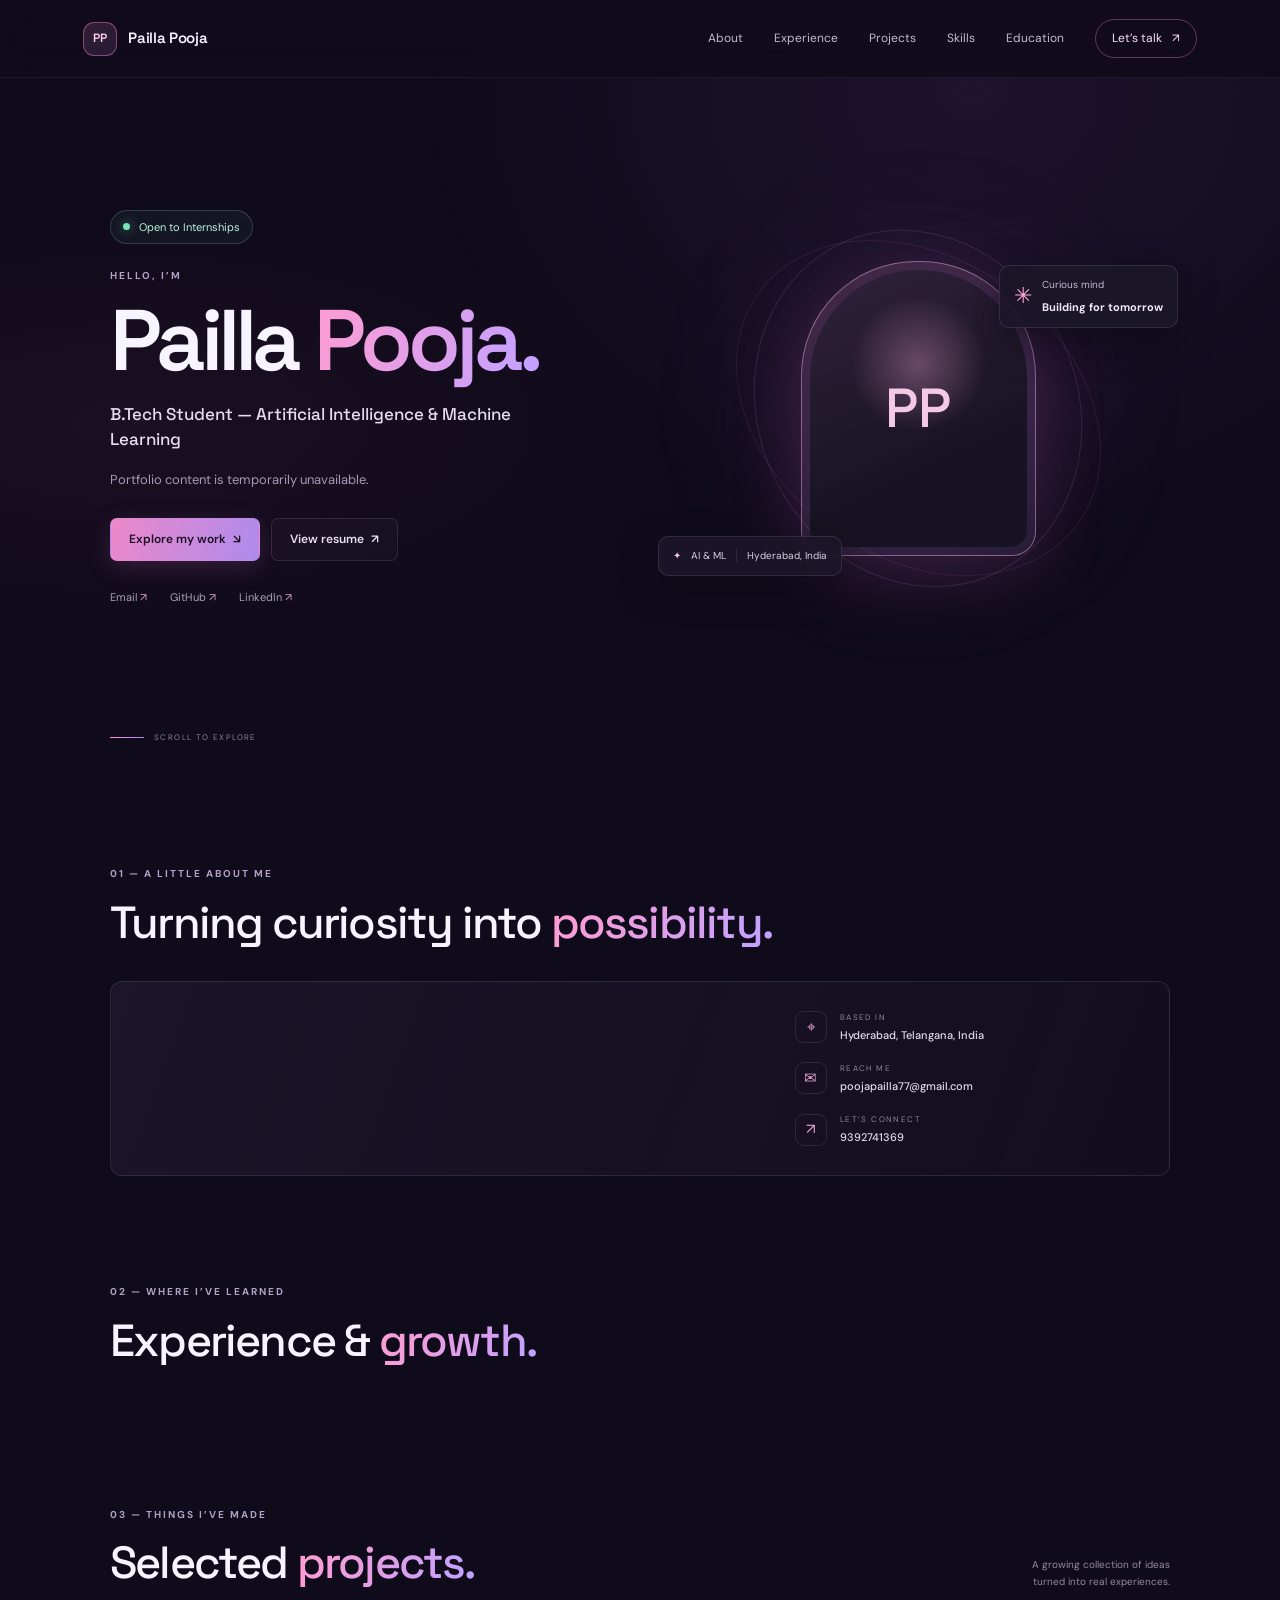
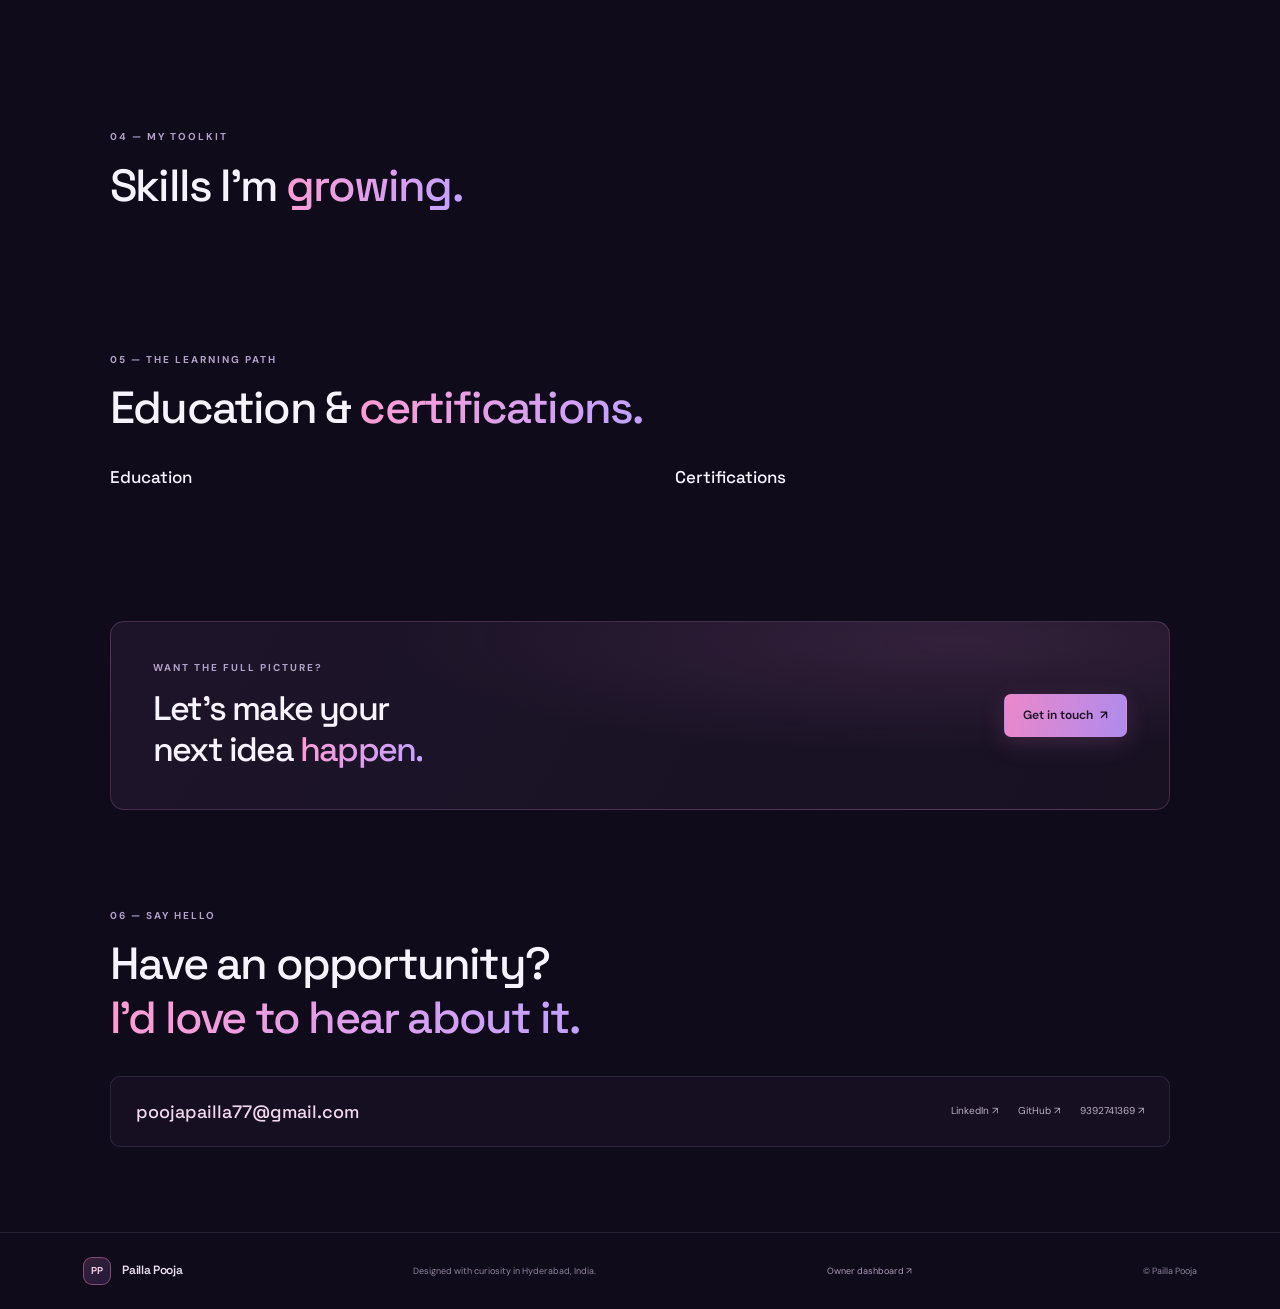
==== index.html @ 7082f2d1 "Build Pailla Pooja portfolio Co-authored-by: Copilot <223556219+Copilot@users.noreply.github.com>" ====
<!doctype html>
<html lang="en">
<head>
  <meta charset="utf-8">
  <meta name="viewport" content="width=device-width, initial-scale=1">
  <meta name="theme-color" content="#100b1b">
  <meta name="description" content="Portfolio of Pailla Pooja, B.Tech student in Artificial Intelligence and Machine Learning.">
  <title>Pailla Pooja — AI &amp; ML Student</title>
  <link rel="preconnect" href="https://fonts.googleapis.com">
  <link rel="preconnect" href="https://fonts.gstatic.com" crossorigin>
  <link href="https://fonts.googleapis.com/css2?family=DM+Sans:wght@400;500;600;700&family=Space+Grotesk:wght@400;500;600;700&display=swap" rel="stylesheet">
  <link rel="stylesheet" href="/styles.css">
  <script src="/app.js" defer></script>
</head>
<body>
  <header class="site-header">
    <a class="brand" href="#home" aria-label="Pailla Pooja home"><span class="brand-mark" id="brand-initials">PP</span><span id="brand-name">Pailla Pooja</span></a>
    <button class="menu-toggle" id="menu-toggle" aria-label="Toggle navigation" aria-expanded="false">☰</button>
    <nav class="navigation" id="navigation">
      <a href="#about">About</a><a href="#experience">Experience</a><a href="#projects">Projects</a><a href="#skills">Skills</a><a href="#education">Education</a>
      <a class="nav-contact" href="#contact">Let’s talk <span>↗</span></a>
    </nav>
  </header>
  <main>
    <section class="hero section-wrap" id="home">
      <div class="hero-copy">
        <div class="availability"><span class="status-dot"></span><span id="availability">Open to Internships</span></div>
        <p class="eyebrow">HELLO, I’M</p>
        <h1 id="hero-name">Pailla <span class="gradient-text">Pooja.</span></h1>
        <p class="hero-title" id="hero-title">B.Tech Student — Artificial Intelligence &amp; Machine Learning</p>
        <p class="hero-summary" id="hero-summary"></p>
        <div class="hero-actions"><a class="button button-primary" href="#projects">Explore my work <span>↘</span></a><a class="button button-outline" id="hero-resume" href="#resume">View resume <span>↗</span></a></div>
        <div class="hero-socials"><a id="email-link" href="mailto:poojapailla77@gmail.com">Email <span>↗</span></a><a id="github-link" href="https://github.com/poojapailla" target="_blank" rel="noreferrer">GitHub <span>↗</span></a><a id="linkedin-link" href="https://linkedin.com/in/pooja-pailla" target="_blank" rel="noreferrer">LinkedIn <span>↗</span></a></div>
      </div>
      <div class="hero-visual"><div class="orbit orbit-one"></div><div class="orbit orbit-two"></div><div class="portrait-frame"><div class="portrait-placeholder" id="portrait"><span id="portrait-initials">PP</span></div></div><div class="floating-note note-top"><span class="note-icon">✳</span><span>Curious mind<br><strong>Building for tomorrow</strong></span></div><div class="floating-note note-bottom"><span class="spark">✦</span>AI &amp; ML <span class="note-divider"></span> Hyderabad, India</div><div class="hero-glow"></div></div>
      <a class="scroll-hint" href="#about"><span></span>SCROLL TO EXPLORE</a>
    </section>
    <section class="section-wrap section-block" id="about">
      <div class="section-heading"><p class="eyebrow">01 — A LITTLE ABOUT ME</p><h2>Turning curiosity into <span class="gradient-text">possibility.</span></h2></div>
      <div class="about-grid"><p class="about-copy" id="about-summary"></p><div class="about-facts"><div class="fact"><span class="fact-icon">⌖</span><div><small>BASED IN</small><strong id="location">Hyderabad, Telangana, India</strong></div></div><div class="fact"><span class="fact-icon">✉</span><div><small>REACH ME</small><a id="contact-email" href="mailto:poojapailla77@gmail.com">poojapailla77@gmail.com</a></div></div><div class="fact"><span class="fact-icon">↗</span><div><small>LET’S CONNECT</small><a id="contact-phone" href="tel:9392741369">9392741369</a></div></div></div></div>
    </section>
    <section class="section-wrap section-block" id="experience">
      <div class="section-heading"><p class="eyebrow">02 — WHERE I’VE LEARNED</p><h2>Experience &amp; <span class="gradient-text">growth.</span></h2></div>
      <div class="timeline" id="experience-list"></div>
    </section>
    <section class="section-wrap section-block" id="projects">
      <div class="section-heading heading-row"><div><p class="eyebrow">03 — THINGS I’VE MADE</p><h2>Selected <span class="gradient-text">projects.</span></h2></div><span class="section-side-note">A growing collection of ideas<br>turned into real experiences.</span></div>
      <div class="project-grid" id="project-list"></div>
    </section>
    <section class="section-wrap section-block" id="skills">
      <div class="section-heading"><p class="eyebrow">04 — MY TOOLKIT</p><h2>Skills I’m <span class="gradient-text">growing.</span></h2></div>
      <div class="skills-grid" id="skills-list"></div>
    </section>
    <section class="section-wrap section-block" id="education">
      <div class="section-heading"><p class="eyebrow">05 — THE LEARNING PATH</p><h2>Education &amp; <span class="gradient-text">certifications.</span></h2></div>
      <div class="education-grid"><div><h3 class="subsection-title">Education</h3><div class="education-list" id="education-list"></div></div><div><h3 class="subsection-title">Certifications</h3><div class="cert-list" id="certification-list"></div></div></div>
    </section>
    <section class="section-wrap resume-section" id="resume"><div><p class="eyebrow">WANT THE FULL PICTURE?</p><h2>Let’s make your<br>next idea <span class="gradient-text">happen.</span></h2></div><a class="button button-primary" id="resume-download" href="#contact">Get in touch <span>↗</span></a></section>
    <section class="section-wrap section-block contact-section" id="contact"><div class="section-heading"><p class="eyebrow">06 — SAY HELLO</p><h2>Have an opportunity?<br><span class="gradient-text">I’d love to hear about it.</span></h2></div><div class="contact-card"><a id="contact-email-large" href="mailto:poojapailla77@gmail.com">poojapailla77@gmail.com</a><div class="contact-links"><a id="contact-linkedin" href="https://linkedin.com/in/pooja-pailla" target="_blank" rel="noreferrer">LinkedIn ↗</a><a id="contact-github" href="https://github.com/poojapailla" target="_blank" rel="noreferrer">GitHub ↗</a><a id="contact-phone-link" href="tel:9392741369">9392741369 ↗</a></div></div></section>
  </main>
  <footer class="footer"><a class="brand" href="#home"><span class="brand-mark" id="footer-initials">PP</span><span id="footer-name">Pailla Pooja</span></a><span>Designed with curiosity in Hyderabad, India.</span><a href="/admin" class="owner-link">Owner dashboard ↗</a><span>© <span id="year"></span> <span id="copyright-name">Pailla Pooja</span></span></footer>
</body>
</html>
---- styles.css ----
:root{color-scheme:dark;--bg:#100b1b;--panel:#171122;--panel2:#1d1629;--line:rgba(222,204,255,.12);--text:#f7f3ff;--muted:#a59ab7;--pink:#ff8bcc;--purple:#a98aff;--mint:#9aefcf;--font:'DM Sans',sans-serif;--display:'Space Grotesk',sans-serif}*{box-sizing:border-box}html{scroll-behavior:smooth;scroll-padding-top:90px}body{margin:0;background:var(--bg);color:var(--text);font-family:var(--font);font-size:15px;line-height:1.65}body:before{content:"";position:fixed;inset:0;pointer-events:none;z-index:-1;background:radial-gradient(ellipse at 76% 10%,rgba(129,77,182,.13),transparent 40%),radial-gradient(ellipse at 10% 47%,rgba(227,95,165,.055),transparent 32%)}a{color:inherit;text-decoration:none}button,input,textarea{font:inherit}.site-header{height:78px;position:sticky;top:0;z-index:10;display:flex;align-items:center;justify-content:space-between;padding:0 max(calc((100vw - 1180px)/2),6.5%);background:rgba(16,11,27,.88);border-bottom:1px solid rgba(255,255,255,.055);backdrop-filter:blur(16px)}.brand{display:inline-flex;align-items:center;gap:11px;font-family:var(--display);font-size:15px;font-weight:600;letter-spacing:-.3px}.brand-mark{width:34px;height:34px;display:grid;place-items:center;border:1px solid rgba(255,139,204,.42);border-radius:11px;background:linear-gradient(145deg,rgba(255,139,204,.16),rgba(169,138,255,.13));color:#ffd4eb;font-size:12px}.navigation{display:flex;align-items:center;gap:31px;color:#c4bbd1;font-size:12px}.navigation>a:not(.nav-contact):hover,.footer a:hover,.contact-links a:hover{color:var(--pink)}.nav-contact{border:1px solid rgba(255,139,204,.35);border-radius:30px;padding:9px 16px;color:#fce5f2}.nav-contact span,.button span{margin-left:7px}.menu-toggle{display:none;background:none;border:0;color:var(--text);font-size:21px}.section-wrap{width:min(1060px,87%);margin-inline:auto}.hero{min-height:645px;position:relative;display:grid;grid-template-columns:1.05fr .95fr;align-items:center;padding-top:42px;padding-bottom:72px}.hero-copy{max-width:570px;position:relative;z-index:2}.availability{display:inline-flex;align-items:center;gap:9px;padding:7px 12px;border:1px solid rgba(154,239,207,.2);background:rgba(90,166,135,.07);border-radius:30px;color:#b8f4dc;font-size:11px;margin-bottom:24px}.status-dot{width:7px;height:7px;border-radius:50%;background:#79e3b8;box-shadow:0 0 12px #79e3b899}.eyebrow{font-size:10px;font-weight:700;letter-spacing:2px;color:#b2a1c8;margin:0 0 13px}.hero h1{font:600 clamp(56px,7vw,86px)/1.02 var(--display);letter-spacing:-5px;margin:0 0 17px}.gradient-text{background:linear-gradient(110deg,#ff9cd2 3%,#c5a1ff 92%);-webkit-background-clip:text;background-clip:text;color:transparent}.hero-title{font:500 17px/1.5 var(--display);color:#e5ddef;max-width:450px;margin:0 0 15px}.hero-summary{max-width:480px;color:var(--muted);font-size:13px;line-height:1.8;margin:0}.hero-actions{display:flex;gap:11px;margin-top:27px}.button{min-height:43px;display:inline-flex;align-items:center;justify-content:center;padding:0 18px;border:1px solid transparent;border-radius:7px;font-size:12px;font-weight:600;cursor:pointer;transition:transform .18s ease,background .18s ease,border .18s ease}.button:hover{transform:translateY(-2px)}.button-primary{background:linear-gradient(105deg,#ec88c9,#ae8bed);color:#1b1024;box-shadow:0 7px 24px rgba(205,113,188,.18)}.button-outline{background:rgba(255,255,255,.025);border-color:var(--line);color:#e9e1f3}.button-outline:hover{border-color:rgba(255,139,204,.45)}.hero-socials{display:flex;gap:23px;margin-top:27px;color:#aaa0b7;font-size:11px}.hero-socials a:hover{color:var(--pink)}.hero-socials span{color:#d39ac4}.hero-visual{height:430px;position:relative;display:grid;place-items:center}.hero-glow{position:absolute;width:270px;height:270px;border-radius:50%;background:rgba(159,96,189,.16);filter:blur(65px)}.orbit{position:absolute;border:1px solid rgba(231,174,255,.13);border-radius:50%;transform:rotate(-25deg)}.orbit-one{width:320px;height:365px}.orbit-two{width:395px;height:300px;transform:rotate(36deg);border-color:rgba(255,139,204,.1)}.portrait-frame{width:235px;height:295px;position:relative;z-index:1;padding:8px;border:1px solid rgba(245,180,226,.45);border-radius:115px 115px 24px 24px;background:linear-gradient(150deg,rgba(242,146,209,.17),rgba(135,104,181,.18));box-shadow:0 15px 70px rgba(194,97,181,.18)}.portrait-placeholder{height:100%;display:grid;place-items:center;border-radius:108px 108px 17px 17px;background:radial-gradient(circle at 50% 34%,rgba(254,173,221,.32),transparent 32%),linear-gradient(155deg,#30223c,#181322 68%);font:500 55px var(--display);color:#f4c9e6;overflow:hidden}.portrait-placeholder img{width:100%;height:100%;object-fit:cover}.floating-note{position:absolute;z-index:2;display:flex;align-items:center;gap:10px;padding:11px 14px;border:1px solid var(--line);border-radius:10px;background:rgba(29,22,41,.93);box-shadow:0 12px 35px #0a071080;color:#c2b9cf;font-size:10px}.note-top{top:72px;right:-8px}.note-top strong{display:inline-block;margin-top:4px;color:#f1e9fa;font-size:11px}.note-icon{font-size:22px;color:#ffa6d5}.note-bottom{bottom:47px;left:-9px;color:#d9d0e3}.spark{color:#ffc0e4}.note-divider{height:13px;border-left:1px solid var(--line)}.scroll-hint{position:absolute;bottom:24px;left:0;display:flex;align-items:center;gap:10px;color:#8f849e;font-size:8px;letter-spacing:1.4px}.scroll-hint span{height:1px;width:34px;background:linear-gradient(90deg,#ff91cf,#a985f1)}.section-block{padding-top:98px;padding-bottom:10px}.section-heading{margin-bottom:31px}.section-heading h2,.resume-section h2{font:500 clamp(31px,4vw,45px)/1.2 var(--display);letter-spacing:-1.8px;margin:0}.about-grid{display:grid;grid-template-columns:1.25fr .75fr;gap:80px;padding:29px 30px;background:linear-gradient(110deg,rgba(32,23,45,.8),rgba(23,17,34,.5));border:1px solid var(--line);border-radius:12px}.about-copy{margin:0;color:#c1b6cf;font-size:13px;line-height:1.95}.about-facts{display:grid;gap:18px}.fact{display:flex;align-items:center;gap:13px}.fact-icon{width:32px;height:32px;display:grid;place-items:center;border:1px solid var(--line);border-radius:9px;color:#e5a5d5}.fact>div{display:grid;gap:2px}.fact small{font-size:8px;letter-spacing:1.4px;color:#93879f}.fact strong,.fact a{font-size:11px;font-weight:500;color:#e3dbea}.timeline{display:grid;gap:13px}.timeline-card,.education-card,.cert-card{padding:21px 24px;border:1px solid var(--line);border-radius:10px;background:rgba(25,19,37,.72)}.timeline-top{display:flex;align-items:flex-start;justify-content:space-between;gap:20px}.timeline-card h3,.education-card h4,.cert-card h4,.project-card h3{font:500 17px var(--display);margin:0 0 3px}.timeline-card .role{font-size:11px;color:#e1a3d0}.timeline-date{font-size:10px;color:#ab9db9;white-space:nowrap}.timeline-card ul,.project-card ul{margin:14px 0 0;padding-left:17px;color:#afa5ba;font-size:11px;line-height:1.8}.timeline-card li::marker,.project-card li::marker{color:#c48be0}.heading-row{display:flex;align-items:end;justify-content:space-between}.section-side-note{color:#95899f;font-size:10px;text-align:right;line-height:1.7}.project-grid{display:grid;grid-template-columns:repeat(2,minmax(0,1fr));gap:16px}.project-card{min-height:246px;position:relative;overflow:hidden;padding:24px 23px;border:1px solid var(--line);border-radius:12px;background:linear-gradient(140deg,rgba(33,24,46,.92),rgba(20,15,29,.92));transition:transform .2s,border .2s}.project-card:hover{transform:translateY(-4px);border-color:rgba(255,139,204,.35)}.project-card:after{content:"";position:absolute;width:170px;height:170px;right:-65px;top:-85px;border-radius:50%;background:rgba(201,114,188,.13);filter:blur(24px)}.project-icon{width:36px;height:36px;display:grid;place-items:center;margin-bottom:23px;border:1px solid rgba(228,159,216,.25);border-radius:10px;color:#eeb1df;background:rgba(221,132,205,.08)}.project-card p{color:#a99eb5;font-size:11px;line-height:1.75;margin:10px 0 0}.project-card img{width:100%;height:120px;object-fit:cover;border-radius:8px;margin-bottom:18px}.project-card ul{display:flex;flex-wrap:wrap;gap:3px 20px;margin-top:11px}.skills-grid{display:grid;grid-template-columns:repeat(3,1fr);gap:13px}.skill-card{padding:19px;border:1px solid var(--line);border-radius:10px;background:rgba(25,19,37,.68)}.skill-card h3{font:500 13px var(--display);margin:0 0 13px;color:#e3d7ee}.tag-list{display:flex;flex-wrap:wrap;gap:7px}.skill-tag{padding:5px 9px;border:1px solid rgba(221,199,255,.1);border-radius:5px;background:rgba(255,255,255,.025);font-size:9px;color:#bdb2ca}.education-grid{display:grid;grid-template-columns:1.05fr .95fr;gap:18px}.subsection-title{font:500 17px var(--display);margin:0 0 13px}.education-list,.cert-list{display:grid;gap:10px}.education-card{padding:17px 19px}.education-card h4{font-size:14px}.education-card p,.cert-card p{margin:4px 0;color:#a89db5;font-size:10px}.education-meta{display:flex;justify-content:space-between;gap:12px;color:#dfa4d2!important}.cert-card{display:flex;align-items:flex-start;gap:13px;padding:16px 18px}.cert-mark{width:31px;height:31px;flex:none;display:grid;place-items:center;border-radius:8px;color:#f4acd9;background:rgba(218,124,191,.1)}.cert-card h4{font-size:12px}.cert-card a{font-size:10px;color:#e7a5d4}.resume-section{margin-top:110px;padding:38px 42px;display:flex;align-items:center;justify-content:space-between;border:1px solid rgba(227,154,211,.2);border-radius:14px;background:radial-gradient(ellipse at 80% 10%,rgba(193,109,184,.16),transparent 47%),linear-gradient(120deg,#1d1429,#171122)}.resume-section .eyebrow{margin-bottom:12px}.resume-section h2{font-size:34px}.contact-section{padding-bottom:85px}.contact-card{display:flex;justify-content:space-between;align-items:center;gap:20px;padding:23px 25px;border:1px solid var(--line);border-radius:10px;background:rgba(26,19,38,.68)}.contact-card>a{font:500 18px var(--display);color:#f1d8ec}.contact-links{display:flex;gap:20px;color:#bbb0c5;font-size:10px}.footer{min-height:77px;display:flex;align-items:center;justify-content:space-between;gap:20px;padding:12px max(calc((100vw - 1180px)/2),6.5%);border-top:1px solid var(--line);color:#8f849b;font-size:9px}.footer .brand{color:#e8dfef;font-size:12px}.footer .brand-mark{width:28px;height:28px;border-radius:9px;font-size:10px}.owner-link{color:#ab9cb8}.hidden{display:none!important}.admin-body{min-height:100vh}.admin-header{position:relative}.admin-label{margin-left:6px;color:#a38db4;font:700 8px var(--font);letter-spacing:1.5px}.back-link{font-size:11px;color:#c2b6ce}.admin-main{width:min(1100px,89%);min-height:calc(100vh - 155px);margin:0 auto;padding:60px 0 75px}.login-card{width:min(420px,100%);margin:45px auto;padding:35px;border:1px solid var(--line);border-radius:14px;background:linear-gradient(145deg,#1d1629,#15101e)}.login-card h1,.dashboard-heading h1{font:500 34px var(--display);letter-spacing:-1.2px;margin:0 0 7px}.muted{color:var(--muted);font-size:11px;line-height:1.7}.login-card form{display:grid;gap:10px;margin-top:24px}.login-card label,.editor-card label,.upload-card label{font-size:11px;color:#d4c8dd}.login-card input,.upload-card input[type=file],.editor-card textarea{width:100%;border:1px solid var(--line);border-radius:7px;background:#100c18;color:var(--text)}.login-card input{height:43px;padding:0 12px}.login-card .button{margin-top:7px}.form-hint{font-size:9px;line-height:1.6;color:#94889f}.form-message{min-height:17px;margin:7px 0 0;color:#ff9ebe;font-size:10px}.dashboard-heading{display:flex;align-items:center;justify-content:space-between;margin-bottom:27px}.dashboard-columns{display:grid;grid-template-columns:minmax(0,1.55fr) minmax(250px,.8fr);align-items:start;gap:17px}.editor-card,.upload-card{padding:22px;border:1px solid var(--line);border-radius:12px;background:rgba(26,20,38,.82)}.editor-top{display:flex;justify-content:space-between;align-items:start;gap:15px;margin-bottom:17px}.editor-card h2,.upload-card h2{font:500 16px var(--display);margin:0 0 4px}.editor-card .muted,.upload-card .muted{margin:0 0 15px}.editor-top .muted{margin-bottom:0}.live-badge{display:flex;align-items:center;gap:7px;white-space:nowrap;color:#a9e9cf;font-size:9px}.live-badge .status-dot{width:6px;height:6px}.editor-card textarea{min-height:490px;padding:14px;resize:vertical;font:11px/1.65 Consolas,'Courier New',monospace;color:#e2c9e4;tab-size:2}.editor-card textarea:focus,.login-card input:focus{outline:1px solid #b485d2}.editor-actions{display:flex;gap:9px;flex-wrap:wrap;margin-top:11px}.editor-actions .button{min-height:37px}.upload-card form{display:grid;gap:10px}.upload-card input[type=file]{padding:9px;font-size:10px}.upload-card .button{width:100%;min-height:37px}.upload-result{margin-top:18px;padding:12px;border:1px solid rgba(154,239,207,.2);border-radius:8px;background:rgba(76,150,117,.07);font-size:10px;color:#b4d9c9}.upload-result code,.dashboard-note code{overflow-wrap:anywhere;color:#f1c4e2}.copy-button{display:block;margin-top:9px;padding:5px 9px;border:1px solid var(--line);border-radius:5px;background:transparent;color:#e8dced;font-size:10px;cursor:pointer}.dashboard-note{display:grid;gap:4px;margin-top:30px;padding:13px;border-left:2px solid #b383d1;background:rgba(174,126,207,.06);color:#a89bb4;font-size:9px;line-height:1.7}.dashboard-note strong{color:#e2d5eb;font-size:10px}.admin-footer{min-height:70px}.admin-footer a{color:#c8b7d4}
@media(min-width:1200px){.hero{min-height:690px}}@media(max-width:760px){.site-header{height:68px;padding-inline:6%}.menu-toggle{display:block}.navigation{display:none;position:absolute;top:67px;left:0;right:0;padding:16px 6% 21px;align-items:stretch;gap:18px;background:#15101f;border-bottom:1px solid var(--line)}.navigation.open{display:flex;flex-direction:column}.nav-contact{align-self:flex-start}.hero{min-height:auto;grid-template-columns:1fr;padding-top:68px;padding-bottom:80px}.hero h1{font-size:63px}.hero-visual{height:390px;grid-row:1;margin-bottom:20px}.portrait-frame{width:205px;height:255px}.orbit-one{width:275px;height:315px}.orbit-two{width:330px;height:250px}.note-top{right:1%}.note-bottom{left:1%}.hero-copy{grid-row:2}.scroll-hint{bottom:32px}.section-wrap{width:88%}.section-block{padding-top:72px}.about-grid,.education-grid{grid-template-columns:1fr;gap:25px}.about-grid{padding:22px}.skills-grid{grid-template-columns:repeat(2,1fr)}.heading-row{align-items:flex-start;gap:15px}.section-side-note{display:none}.resume-section{margin-top:75px;padding:28px;gap:20px}.resume-section h2{font-size:28px}.contact-card{align-items:flex-start;flex-direction:column}.footer{flex-wrap:wrap;padding:16px 6%;gap:12px 22px}.dashboard-columns{grid-template-columns:1fr}.admin-main{padding-top:38px}.dashboard-heading{align-items:flex-start;gap:14px}.editor-card textarea{min-height:420px}}@media(max-width:480px){.hero h1{font-size:55px;letter-spacing:-3.5px}.hero-title{font-size:15px}.hero-visual{height:355px}.note-top{right:-2%}.note-bottom{left:-2%;font-size:9px}.hero-actions{align-items:stretch;flex-direction:column;width:max-content}.skills-grid,.project-grid{grid-template-columns:1fr}.timeline-card{padding:18px}.timeline-top{flex-direction:column;gap:5px}.resume-section{align-items:flex-start;flex-direction:column}.contact-links{flex-wrap:wrap;gap:13px}.login-card{padding:25px}.dashboard-heading{flex-direction:column}.editor-card,.upload-card{padding:17px}.footer>span:nth-child(2){order:3;width:100%}}
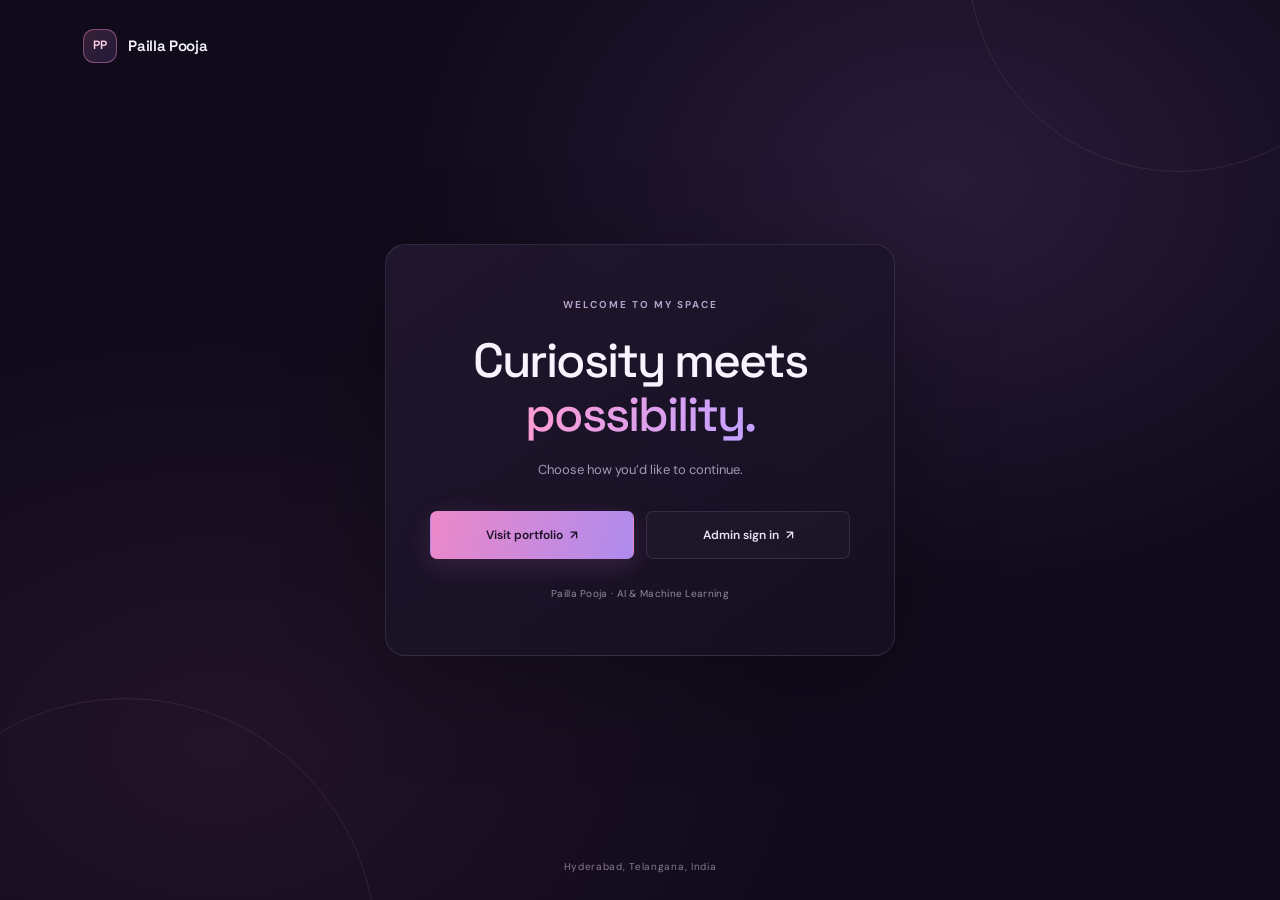
==== commit ee333acf: "Add portfolio entry choices and admin ID Co-authored-by: Copilot <223556219+Copilot@users.noreply.gi" ====
--- a/index.html
+++ b/index.html
@@ -10,9 +10,24 @@
   <link rel="preconnect" href="https://fonts.gstatic.com" crossorigin>
   <link href="https://fonts.googleapis.com/css2?family=DM+Sans:wght@400;500;600;700&family=Space+Grotesk:wght@400;500;600;700&display=swap" rel="stylesheet">
   <link rel="stylesheet" href="/styles.css">
+  <link rel="stylesheet" href="/entry.css">
   <script src="/app.js" defer></script>
 </head>
-<body>
+<body class="mode-select">
+  <section class="entry-screen" aria-labelledby="entry-title">
+    <a class="brand entry-brand" href="/" aria-label="Pailla Pooja home"><span class="brand-mark">PP</span><span>Pailla Pooja</span></a>
+    <div class="entry-card">
+      <p class="eyebrow">WELCOME TO MY SPACE</p>
+      <h1 id="entry-title">Curiosity meets <span class="gradient-text">possibility.</span></h1>
+      <p class="entry-description">Choose how you’d like to continue.</p>
+      <div class="entry-actions">
+        <a class="button button-primary" href="/portfolio">Visit portfolio <span>↗</span></a>
+        <a class="button button-outline" href="/admin">Admin sign in <span>↗</span></a>
+      </div>
+      <p class="entry-note">Pailla Pooja · AI &amp; Machine Learning</p>
+    </div>
+    <span class="entry-footer">Hyderabad, Telangana, India</span>
+  </section>
   <header class="site-header">
     <a class="brand" href="#home" aria-label="Pailla Pooja home"><span class="brand-mark" id="brand-initials">PP</span><span id="brand-name">Pailla Pooja</span></a>
     <button class="menu-toggle" id="menu-toggle" aria-label="Toggle navigation" aria-expanded="false">☰</button>
--- a/entry.css
+++ b/entry.css
@@ -0,0 +1 @@
+.entry-screen{display:none;min-height:100vh;position:relative;align-items:center;justify-content:center;padding:32px 7%;overflow:hidden;background:radial-gradient(ellipse at 74% 20%,rgba(154,99,192,.18),transparent 40%),radial-gradient(ellipse at 17% 83%,rgba(225,105,171,.09),transparent 39%),var(--bg)}.entry-screen:before,.entry-screen:after{content:"";position:absolute;width:420px;height:420px;border:1px solid rgba(238,175,226,.1);border-radius:50%;pointer-events:none}.entry-screen:before{top:-250px;right:-110px}.entry-screen:after{bottom:-300px;left:-125px;width:500px;height:500px}.mode-select>.site-header,.mode-select>main,.mode-select>.footer{display:none}.mode-select .entry-screen{display:flex}.entry-brand{position:absolute;top:29px;left:max(calc((100vw - 1180px)/2),6.5%)}.entry-card{width:min(510px,100%);position:relative;z-index:1;padding:52px 44px;text-align:center;border:1px solid var(--line);border-radius:20px;background:linear-gradient(145deg,rgba(32,23,46,.94),rgba(22,16,33,.93));box-shadow:0 25px 100px rgba(0,0,0,.26)}.entry-card .eyebrow{margin-bottom:20px}.entry-card h1{font:500 clamp(35px,6vw,48px)/1.14 var(--display);letter-spacing:-2px;margin:0}.entry-description{margin:16px 0 0;color:var(--muted);font-size:13px}.entry-actions{display:grid;grid-template-columns:1fr 1fr;gap:12px;margin-top:31px}.entry-actions .button{min-height:48px}.entry-note{margin:27px 0 0;color:#95889f;font-size:10px;letter-spacing:.3px}.entry-footer{position:absolute;bottom:25px;color:#877b92;font-size:10px;letter-spacing:.7px}@media(max-width:520px){.entry-card{padding:42px 23px}.entry-actions{grid-template-columns:1fr}.entry-brand{left:6%}}
